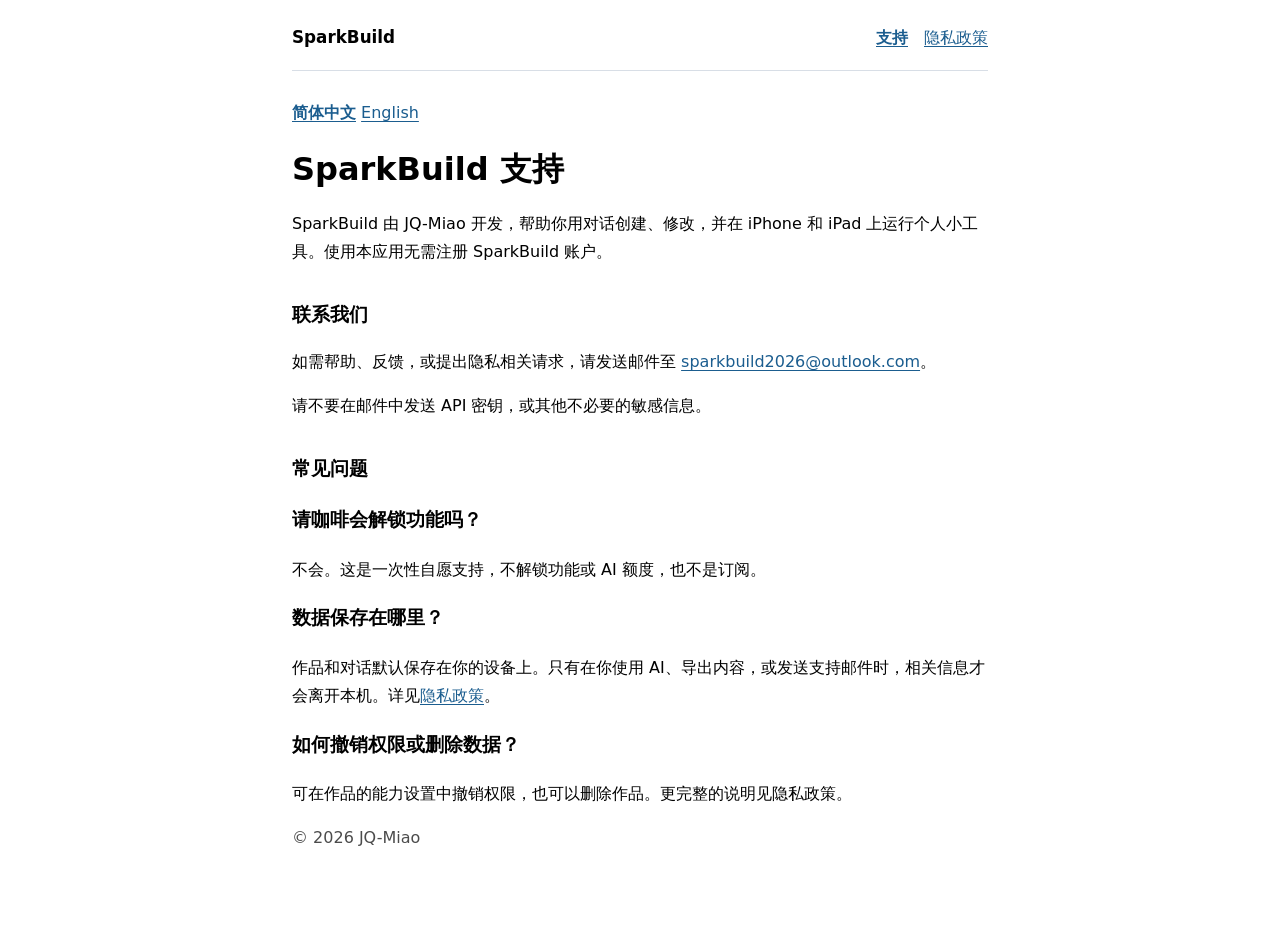
==== index.html @ aaa5af41 "Add SparkBuild support and privacy policy pages." ====
<!doctype html>
<html lang="zh-Hans">
<head>
  <meta charset="utf-8">
  <meta name="viewport" content="width=device-width,initial-scale=1">
  <meta name="color-scheme" content="light dark">
  <title>SparkBuild · 支持</title>
  <link rel="stylesheet" href="site.css">
</head>
<body>
  <header class="site">
    <a class="brand" href="index.html">SparkBuild</a>
    <nav class="site-nav" aria-label="Site">
      <a href="index.html" aria-current="page">支持</a>
      <a href="privacy/index.html">隐私政策</a>
    </nav>
  </header>
  <nav aria-label="Language">
    <a href="index.html" lang="zh-Hans" hreflang="zh-Hans" aria-current="page">简体中文</a>
    <a href="en.html" lang="en" hreflang="en">English</a>
  </nav>
  <main>
    <h1>SparkBuild 支持</h1>
    <p>SparkBuild 由 JQ-Miao 开发，帮助你用对话创建、修改，并在 iPhone 和 iPad 上运行个人小工具。使用本应用无需注册 SparkBuild 账户。</p>
    <section>
      <h2>联系我们</h2>
      <p>如需帮助、反馈，或提出隐私相关请求，请发送邮件至 <a href="mailto:sparkbuild2026@outlook.com">sparkbuild2026@outlook.com</a>。</p>
      <p>请不要在邮件中发送 API 密钥，或其他不必要的敏感信息。</p>
    </section>
    <section>
      <h2>常见问题</h2>
      <h3>请咖啡会解锁功能吗？</h3>
      <p>不会。这是一次性自愿支持，不解锁功能或 AI 额度，也不是订阅。</p>
      <h3>数据保存在哪里？</h3>
      <p>作品和对话默认保存在你的设备上。只有在你使用 AI、导出内容，或发送支持邮件时，相关信息才会离开本机。详见<a href="privacy/index.html">隐私政策</a>。</p>
      <h3>如何撤销权限或删除数据？</h3>
      <p>可在作品的能力设置中撤销权限，也可以删除作品。更完整的说明见隐私政策。</p>
    </section>
    <p class="muted">© 2026 JQ-Miao</p>
  </main>
</body>
</html>
---- site.css ----
:root { color-scheme: light dark; font-family: system-ui, -apple-system, sans-serif; line-height: 1.75; }
* { box-sizing: border-box; }
body { max-width: 46rem; margin: auto; padding: 1.25rem 1.25rem 4rem; overflow-wrap: anywhere; }
header.site { display: flex; flex-wrap: wrap; align-items: baseline; justify-content: space-between; gap: .75rem 1.5rem; margin-bottom: 1.75rem; padding-bottom: .9rem; border-bottom: 1px solid light-dark(#d8dee6, #2c333c); }
.brand { font-weight: 700; text-decoration: none; color: inherit; font-size: 1.05rem; }
.site-nav { display: flex; flex-wrap: wrap; gap: .5rem 1rem; }
.site-nav a, nav a { padding: .25rem 0; }
[aria-current] { font-weight: 700; }
h1 { line-height: 1.25; }
h2 { font-size: 1.2rem; margin-top: 2rem; }
a { color: light-dark(#1b5d8f, #8acaff); text-underline-offset: .2em; }
.date, .muted { opacity: .7; }
.stack { display: grid; gap: 1rem; }
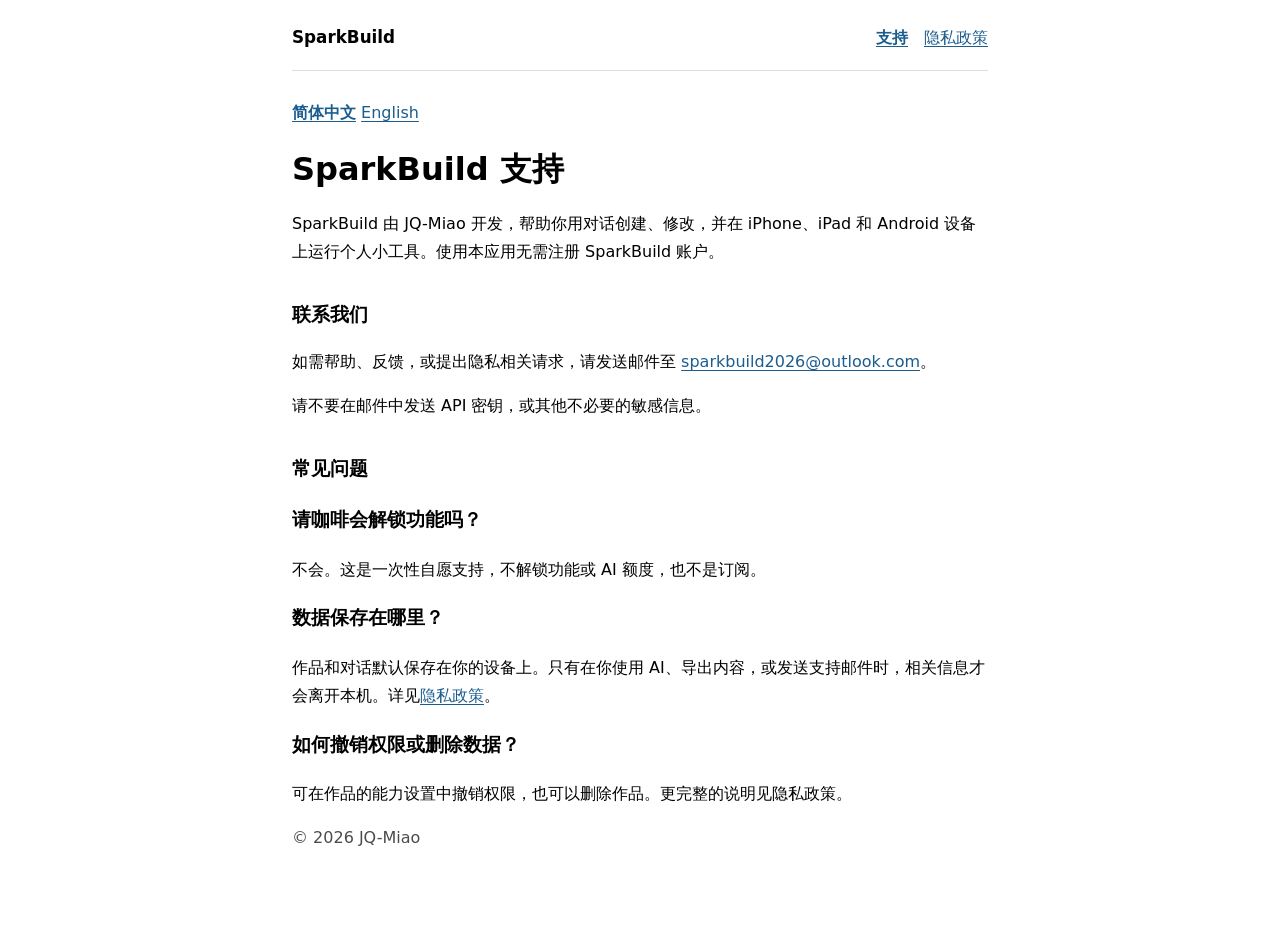
==== commit dd8c933c: "Update support and privacy pages for iOS and Android The same GitHub Pages site is used by the live " ====
--- a/index.html
+++ b/index.html
@@ -21,7 +21,7 @@
   </nav>
   <main>
     <h1>SparkBuild 支持</h1>
-    <p>SparkBuild 由 JQ-Miao 开发，帮助你用对话创建、修改，并在 iPhone 和 iPad 上运行个人小工具。使用本应用无需注册 SparkBuild 账户。</p>
+    <p>SparkBuild 由 JQ-Miao 开发，帮助你用对话创建、修改，并在 iPhone、iPad 和 Android 设备上运行个人小工具。使用本应用无需注册 SparkBuild 账户。</p>
     <section>
       <h2>联系我们</h2>
       <p>如需帮助、反馈，或提出隐私相关请求，请发送邮件至 <a href="mailto:sparkbuild2026@outlook.com">sparkbuild2026@outlook.com</a>。</p>
